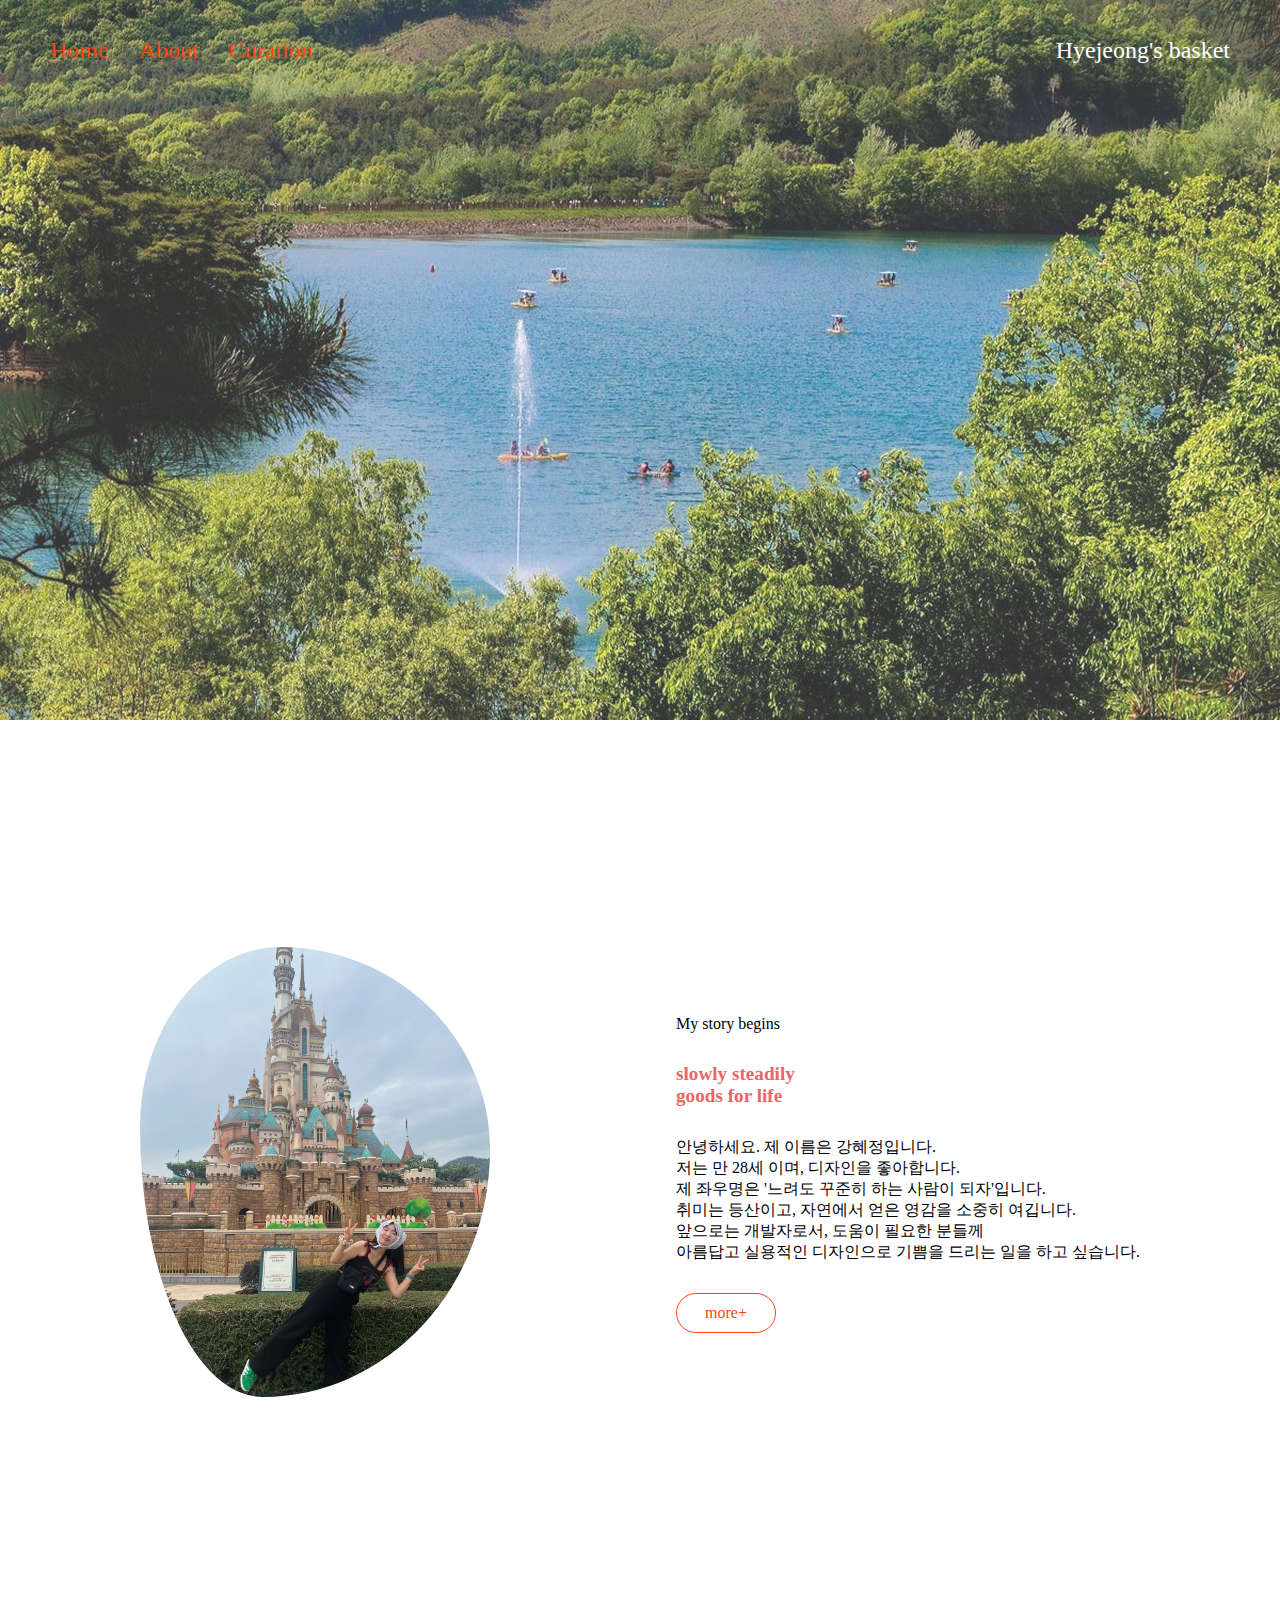
==== index.html @ d1991732 "250416" ====
<!DOCTYPE html>
<html lang="en">
  <head>
    <meta charset="UTF-8" />
    <meta name="viewport" content="width=device-width, initial-scale=1.0" />
    <title>Document</title>
    <link rel="stylesheet" href="./style.css" />
    <link rel="stylesheet" href="./reset.css" />
    <script defer src="./script.js"></script>
  </head>
  <body>
    <header>
      <div class="menu">
        <a href="">Home</a>
        <a href="">About</a>
        <a href="">Curation</a>
      </div>
      <div class="portfolioLogo">
        <a href=""> Hyejeong's basket </a>
      </div>
    </header>
    <section>
      <div class="main">
        <img src="./img/background.png" alt="background" />
      </div>
    </section>

    <section class="intro">
      <div class="introCont">
        <div class="introContImg">
          <img src="./img/disneycastle.png" alt="disneycastle" />
        </div>
        <div class="introContDesc">
          <div class="introContDescSubT">My story begins</div>
          <div class="introConDescTit">
            slowly steadily<br />
            goods for life
          </div>
          <div class="introContDescText">
            안녕하세요. 제 이름은 강혜정입니다.<br />
            저는 만 28세 이며, 디자인을 좋아합니다.<br />
            제 좌우명은 '느려도 꾸준히 하는 사람이 되자'입니다.<br />
            취미는 등산이고, 자연에서 얻은 영감을 소중히 여깁니다.<br />
            앞으로는 개발자로서, 도움이 필요한 분들께<br />
            아름답고 실용적인 디자인으로 기쁨을 드리는 일을 하고 싶습니다.
          </div>
          <div class="introMore">more+</div>
        </div>
      </div>
    </section>
  </body>
</html>
---- style.css ----
header{width:100%;height:100px;display:flex;justify-content:space-between;align-items:center;position:absolute;padding:0 50px}header .menu{display:flex;gap:30px;color:#ff4510;font-size:1.5em}header .menu a{cursor:pointer}header .portfolioLogo{color:#fff;font-size:1.5em}header .portfolioLogo a{cursor:pointer}.main img{width:100%;height:100%}.intro{width:100%;height:100vh;display:flex;justify-content:center;align-items:center;padding:50px}.intro .introCont{width:1000px;display:flex;justify-content:space-between;padding:auto}.intro .introCont .introContImg img{width:350px;height:450px;border-radius:40% 60% 65% 35%/40% 45% 55% 60%}.intro .introCont .introContDesc{display:flex;flex-direction:column;justify-content:center;gap:30px}.intro .introCont .introContDesc .introContDescSubT{font-size:1em}.intro .introCont .introContDesc .introConDescTit{font-size:1.2em;font-weight:650;color:#eb6565}.intro .introCont .introContDesc .introMore{width:100px;padding:10px;border:1px solid #ff4510;border-radius:20px;color:#ff4510;cursor:pointer;text-align:center}@media screen and (max-width: 430px){header{display:none}.intro .introCont{flex-direction:column-reverse;text-align:center}.intro .introCont .introContDesc .introMore{display:none}}
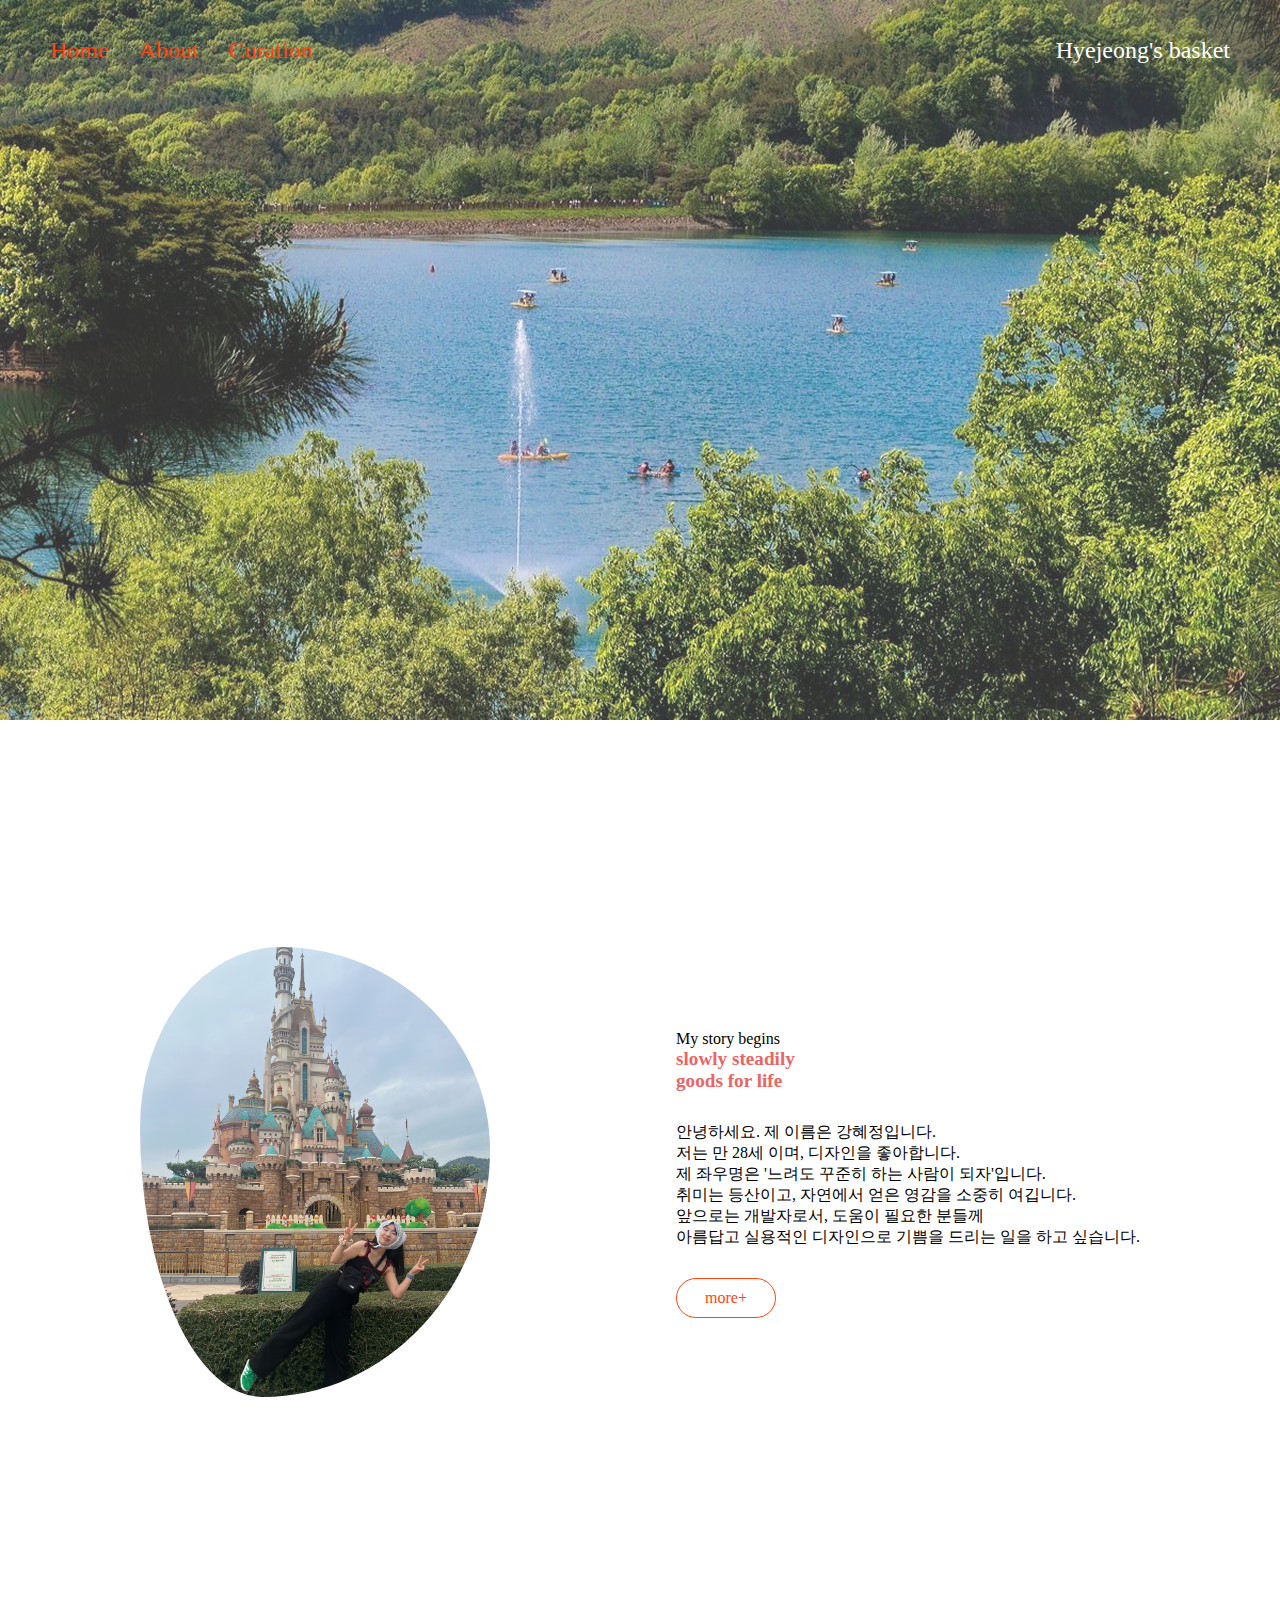
==== commit a1f5b656: "250415" ====
--- a/index.html
+++ b/index.html
@@ -31,10 +31,12 @@
           <img src="./img/disneycastle.png" alt="disneycastle" />
         </div>
         <div class="introContDesc">
-          <div class="introContDescSubT">My story begins</div>
-          <div class="introConDescTit">
-            slowly steadily<br />
-            goods for life
+          <div>
+            <div class="introContDescSubT">My story begins</div>
+            <div class="introConDescTit">
+              slowly steadily<br />
+              goods for life
+            </div>
           </div>
           <div class="introContDescText">
             안녕하세요. 제 이름은 강혜정입니다.<br />
@@ -48,5 +50,14 @@
         </div>
       </div>
     </section>
+
+    <section class="design">
+      <div class="designOutLine">
+        <a href=""></a>
+        <a href=""></a>
+        <a href=""></a>
+        <a href=""></a>
+      </div>
+    </section>
   </body>
 </html>
--- a/style.css
+++ b/style.css
@@ -1 +1 @@
-header{width:100%;height:100px;display:flex;justify-content:space-between;align-items:center;position:absolute;padding:0 50px}header .menu{display:flex;gap:30px;color:#ff4510;font-size:1.5em}header .menu a{cursor:pointer}header .portfolioLogo{color:#fff;font-size:1.5em}header .portfolioLogo a{cursor:pointer}.main img{width:100%;height:100%}.intro{width:100%;height:100vh;display:flex;justify-content:center;align-items:center;padding:50px}.intro .introCont{width:1000px;display:flex;justify-content:space-between;padding:auto}.intro .introCont .introContImg img{width:350px;height:450px;border-radius:40% 60% 65% 35%/40% 45% 55% 60%}.intro .introCont .introContDesc{display:flex;flex-direction:column;justify-content:center;gap:30px}.intro .introCont .introContDesc .introContDescSubT{font-size:1em}.intro .introCont .introContDesc .introConDescTit{font-size:1.2em;font-weight:650;color:#eb6565}.intro .introCont .introContDesc .introMore{width:100px;padding:10px;border:1px solid #ff4510;border-radius:20px;color:#ff4510;cursor:pointer;text-align:center}@media screen and (max-width: 430px){header{display:none}.intro .introCont{flex-direction:column-reverse;text-align:center}.intro .introCont .introContDesc .introMore{display:none}}+header{width:100%;height:100px;display:flex;justify-content:space-between;align-items:center;position:absolute;padding:0 50px}header .menu{display:flex;gap:30px;color:#ff4510;font-size:1.5em}header .menu a{cursor:pointer}header .portfolioLogo{color:#fff;font-size:1.5em}header .portfolioLogo a{cursor:pointer}.main img{width:100%;height:100%}.intro{width:100%;height:100vh;display:flex;justify-content:center;align-items:center;padding:50px}.intro .introCont{width:1000px;display:flex;justify-content:space-between;padding:auto}.intro .introCont .introContImg img{width:350px;height:450px;border-radius:40% 60% 65% 35%/40% 45% 55% 60%}.intro .introCont .introContDesc{display:flex;flex-direction:column;justify-content:center;gap:30px}.intro .introCont .introContDesc .introContDescSubT{font-size:1em}.intro .introCont .introContDesc .introConDescTit{font-size:1.2em;font-weight:650;color:#eb6565}.intro .introCont .introContDesc .introMore{width:100px;padding:10px;border:1px solid #ff4510;border-radius:20px;color:#ff4510;cursor:pointer;text-align:center}@media screen and (max-width: 850px){header{display:none}.intro{height:50vh}.intro .introCont{width:600px}.intro .introCont .introContImg img{width:200px;height:300px}.intro .introCont .introContDesc{font-size:.8em}.intro .introCont .introContDesc .introMore{display:none}}@media screen and (max-width: 600px){.intro{height:80vh;padding:10px}.intro .introCont{flex-direction:column-reverse;justify-content:center;align-items:center;gap:50px}}@media screen and (max-width: 450px){header{display:none}.intro{height:105vh}.intro .introCont{text-align:center;gap:50px}}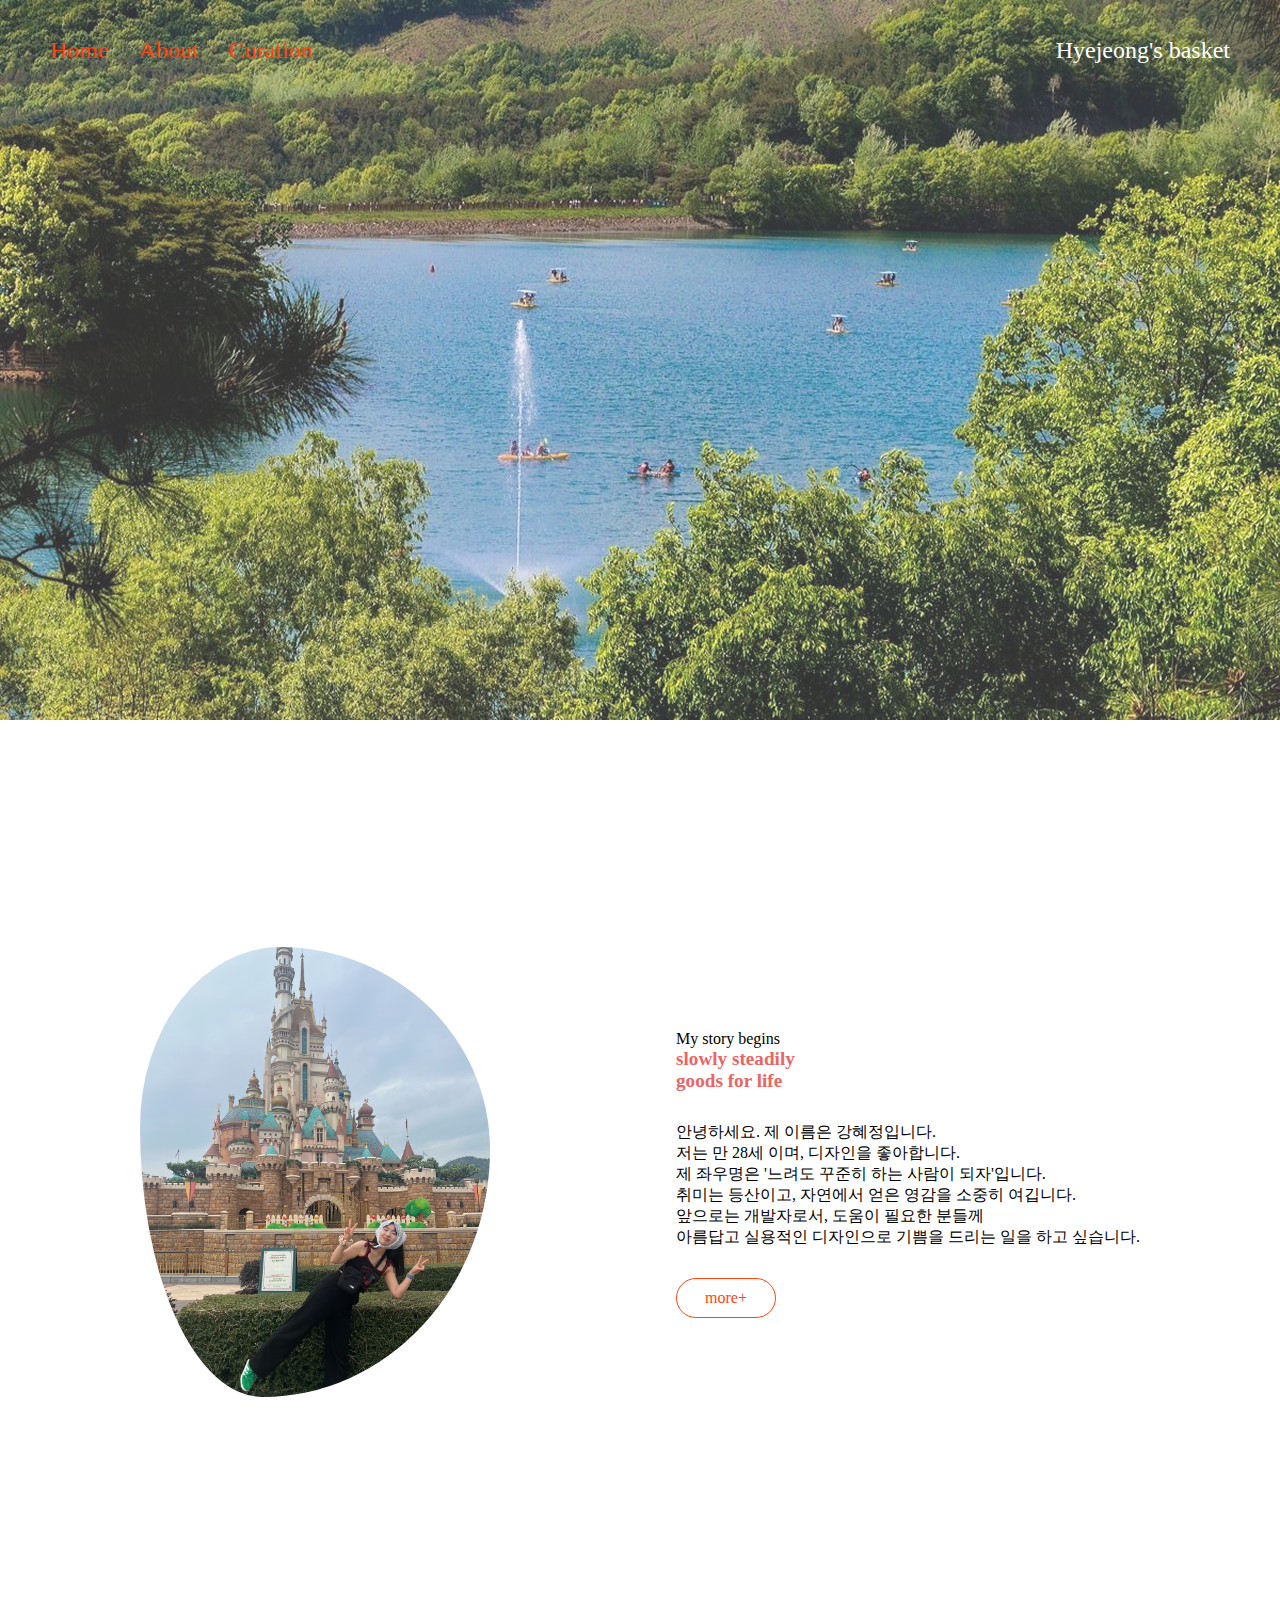
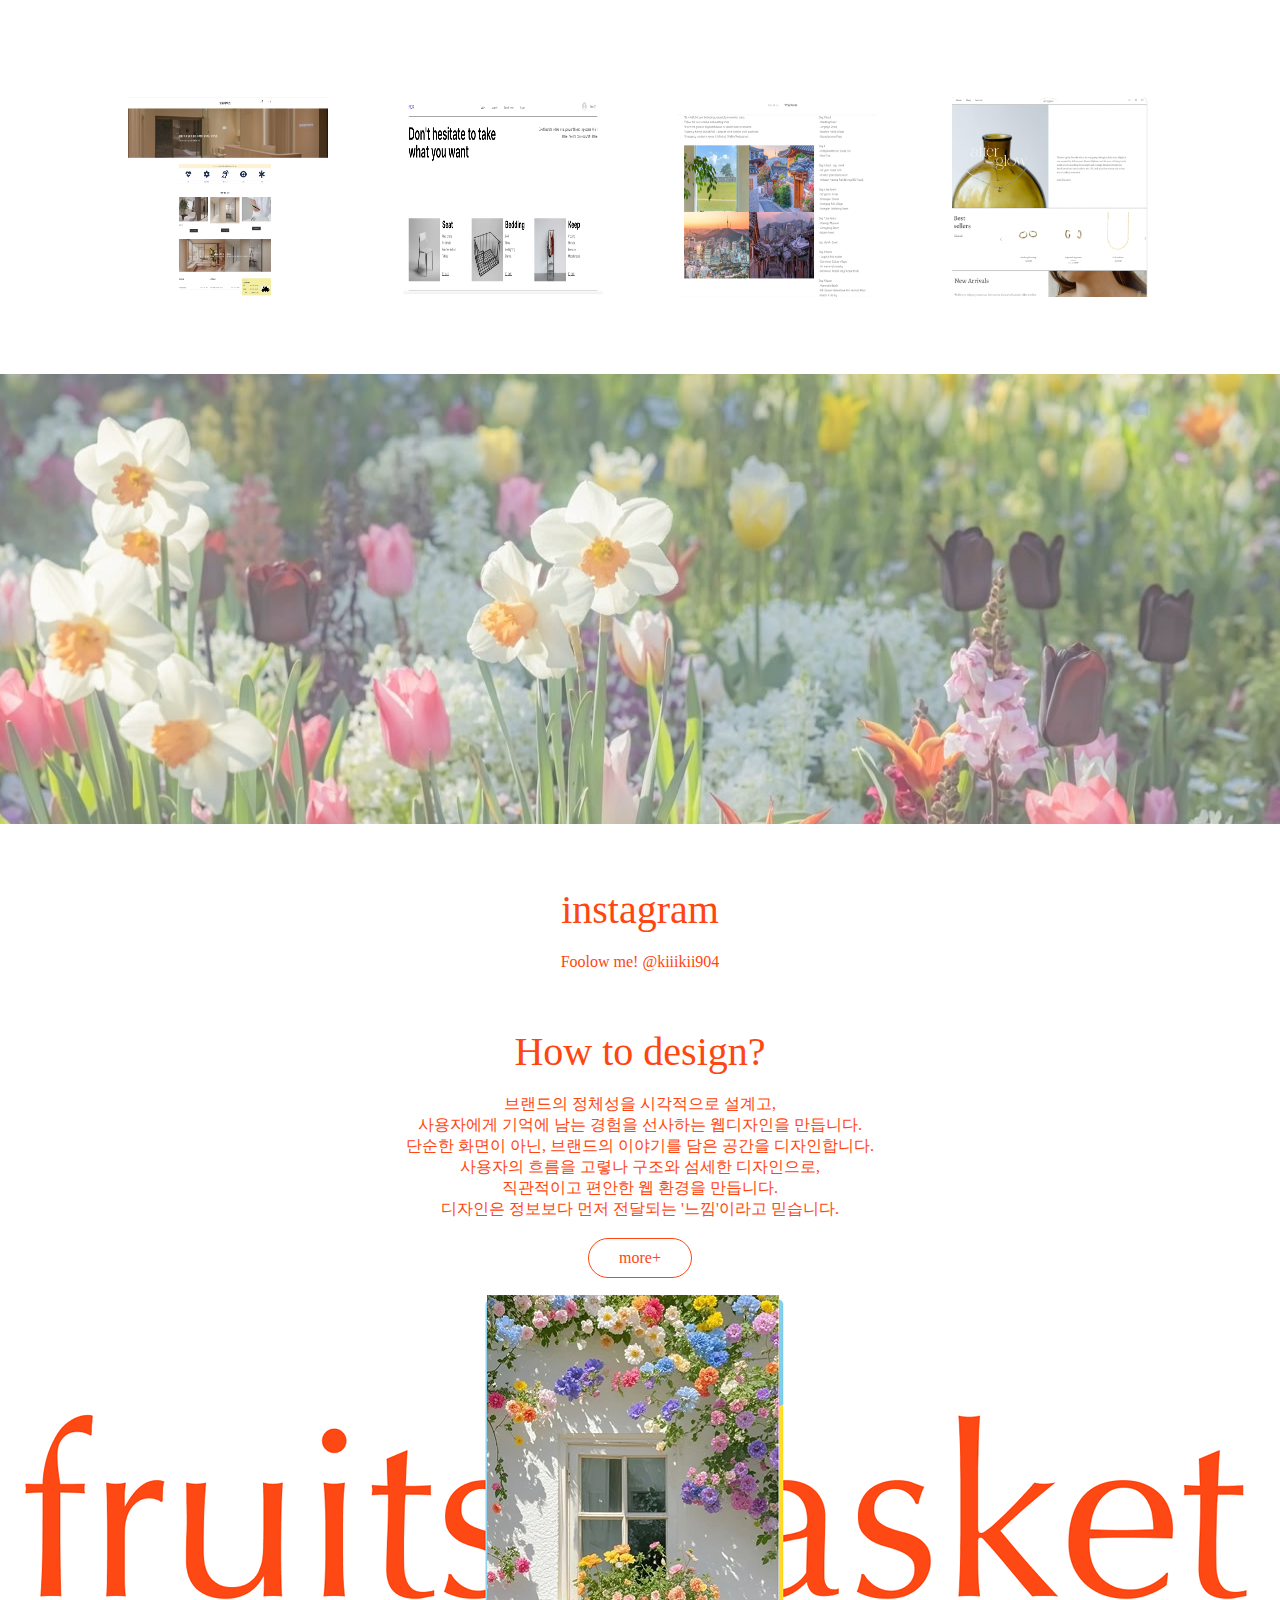
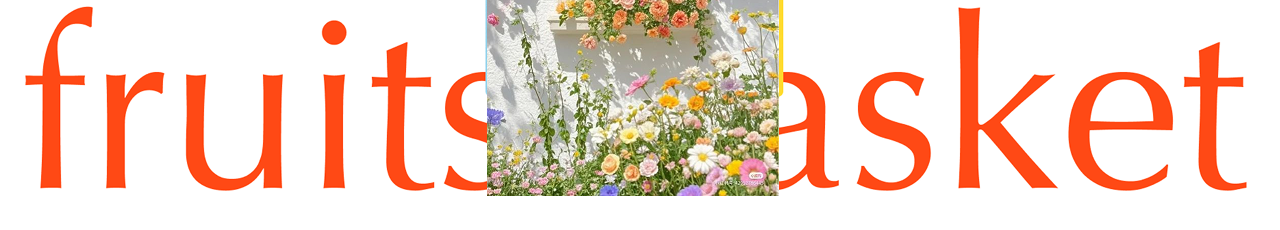
==== commit f42cb27a: "250417" ====
--- a/index.html
+++ b/index.html
@@ -53,11 +53,49 @@
 
     <section class="design">
       <div class="designOutLine">
-        <a href=""></a>
-        <a href=""></a>
-        <a href=""></a>
-        <a href=""></a>
+        <a href="https://hyejeongk090470590.imweb.me">
+          <img src="./img/design/hospital.png" alt="hospital" />
+        </a>
+        <a href="https://hyejeongk090493669.imweb.me">
+          <img src="./img/design/shopping.png" alt="shopping" />
+        </a>
+        <a href="https://hyejeongk090445399.imweb.me">
+          <img src="./img/design/travel.png" alt="travel" />
+        </a>
+        <a href="">
+          <img src="./img/design/bottle.png" alt="bottle" />
+        </a>
       </div>
+    </section>
+
+    <section class="flowers">
+      <img src="./img/flower.png" alt="flower" />
+    </section>
+
+    <section class="insta">
+      <div class="instaText">instagram</div>
+      <a href="https://www.instagram.com/kiiikii904/">
+        <div class="instaID">Foolow me! @kiiikii904</div>
+      </a>
+    </section>
+
+    <section class="howto">
+      <div class="howtoInner">
+        <div class="howtoTitle">How to design?</div>
+        <div class="howtoDesc">
+          브랜드의 정체성을 시각적으로 설계고,<br />
+          사용자에게 기억에 남는 경험을 선사하는 웹디자인을 만듭니다.<br />
+          단순한 화면이 아닌, 브랜드의 이야기를 담은 공간을 디자인합니다.<br />
+          사용자의 흐름을 고렿나 구조와 섬세한 디자인으로,<br />
+          직관적이고 편안한 웹 환경을 만듭니다.<br />
+          디자인은 정보보다 먼저 전달되는 '느낌'이라고 믿습니다.
+        </div>
+        <div class="howtoButton">more+</div>
+      </div>
+    </section>
+
+    <section class="basket">
+      <img src="./img/basket.png" alt="basket" />
     </section>
   </body>
 </html>
--- a/style.css
+++ b/style.css
@@ -1 +1 @@
-header{width:100%;height:100px;display:flex;justify-content:space-between;align-items:center;position:absolute;padding:0 50px}header .menu{display:flex;gap:30px;color:#ff4510;font-size:1.5em}header .menu a{cursor:pointer}header .portfolioLogo{color:#fff;font-size:1.5em}header .portfolioLogo a{cursor:pointer}.main img{width:100%;height:100%}.intro{width:100%;height:100vh;display:flex;justify-content:center;align-items:center;padding:50px}.intro .introCont{width:1000px;display:flex;justify-content:space-between;padding:auto}.intro .introCont .introContImg img{width:350px;height:450px;border-radius:40% 60% 65% 35%/40% 45% 55% 60%}.intro .introCont .introContDesc{display:flex;flex-direction:column;justify-content:center;gap:30px}.intro .introCont .introContDesc .introContDescSubT{font-size:1em}.intro .introCont .introContDesc .introConDescTit{font-size:1.2em;font-weight:650;color:#eb6565}.intro .introCont .introContDesc .introMore{width:100px;padding:10px;border:1px solid #ff4510;border-radius:20px;color:#ff4510;cursor:pointer;text-align:center}@media screen and (max-width: 850px){header{display:none}.intro{height:50vh}.intro .introCont{width:600px}.intro .introCont .introContImg img{width:200px;height:300px}.intro .introCont .introContDesc{font-size:.8em}.intro .introCont .introContDesc .introMore{display:none}}@media screen and (max-width: 600px){.intro{height:80vh;padding:10px}.intro .introCont{flex-direction:column-reverse;justify-content:center;align-items:center;gap:50px}}@media screen and (max-width: 450px){header{display:none}.intro{height:105vh}.intro .introCont{text-align:center;gap:50px}}+header{width:100%;height:100px;display:flex;justify-content:space-between;align-items:center;position:absolute;padding:0 50px}header .menu{display:flex;gap:30px;color:#ff4510;font-size:1.5em}header .menu a{cursor:pointer}header .portfolioLogo{color:#fff;font-size:1.5em}header .portfolioLogo a{cursor:pointer}.main img{width:100%;height:100%}.intro{width:100%;height:100vh;display:flex;justify-content:center;align-items:center;padding:50px}.intro .introCont{width:1000px;display:flex;justify-content:space-between;padding:auto}.intro .introCont .introContImg img{width:350px;height:450px;border-radius:40% 60% 65% 35%/40% 45% 55% 60%}.intro .introCont .introContDesc{display:flex;flex-direction:column;justify-content:center;gap:30px}.intro .introCont .introContDesc .introContDescSubT{font-size:1em}.intro .introCont .introContDesc .introConDescTit{font-size:1.2em;font-weight:650;color:#eb6565}.intro .introCont .introContDesc .introMore{width:100px;padding:10px;border:1px solid #ff4510;border-radius:20px;color:#ff4510;cursor:pointer;text-align:center}.design{width:100%;height:350px;display:flex;justify-content:center;align-items:center}.design .designOutLine{width:80%;display:flex;justify-content:space-between;align-items:center}.design .designOutLine img{width:200px;height:200px}.flowers{width:100%}.flowers img{width:100%;height:450px}.insta{width:100%;height:200px;display:flex;flex-direction:column;justify-content:center;align-items:center;gap:20px}.insta .instaText{font-size:2.5em;font-weight:500;color:#ff4510}.insta a .instaID{color:#ff4510}.howto .howtoInner{height:250px;display:flex;flex-direction:column;justify-content:space-between;align-items:center;text-align:center;color:#ff4510}.howto .howtoInner .howtoTitle{font-size:2.5em}.howto .howtoInner .howtoButton{border:1px solid #ff4510;padding:10px 30px;border-radius:20px}.basket img{width:100%}@media screen and (max-width: 850px){header{display:none}.intro{height:50vh}.intro .introCont{width:600px}.intro .introCont .introContImg img{width:200px;height:300px}.intro .introCont .introContDesc{font-size:.8em}.intro .introCont .introContDesc .introMore{display:none}}@media screen and (max-width: 600px){.intro{height:80vh;padding:10px}.intro .introCont{flex-direction:column-reverse;justify-content:center;align-items:center;gap:50px}}@media screen and (max-width: 450px){header{display:none}.intro{height:105vh}.intro .introCont{text-align:center;gap:50px}}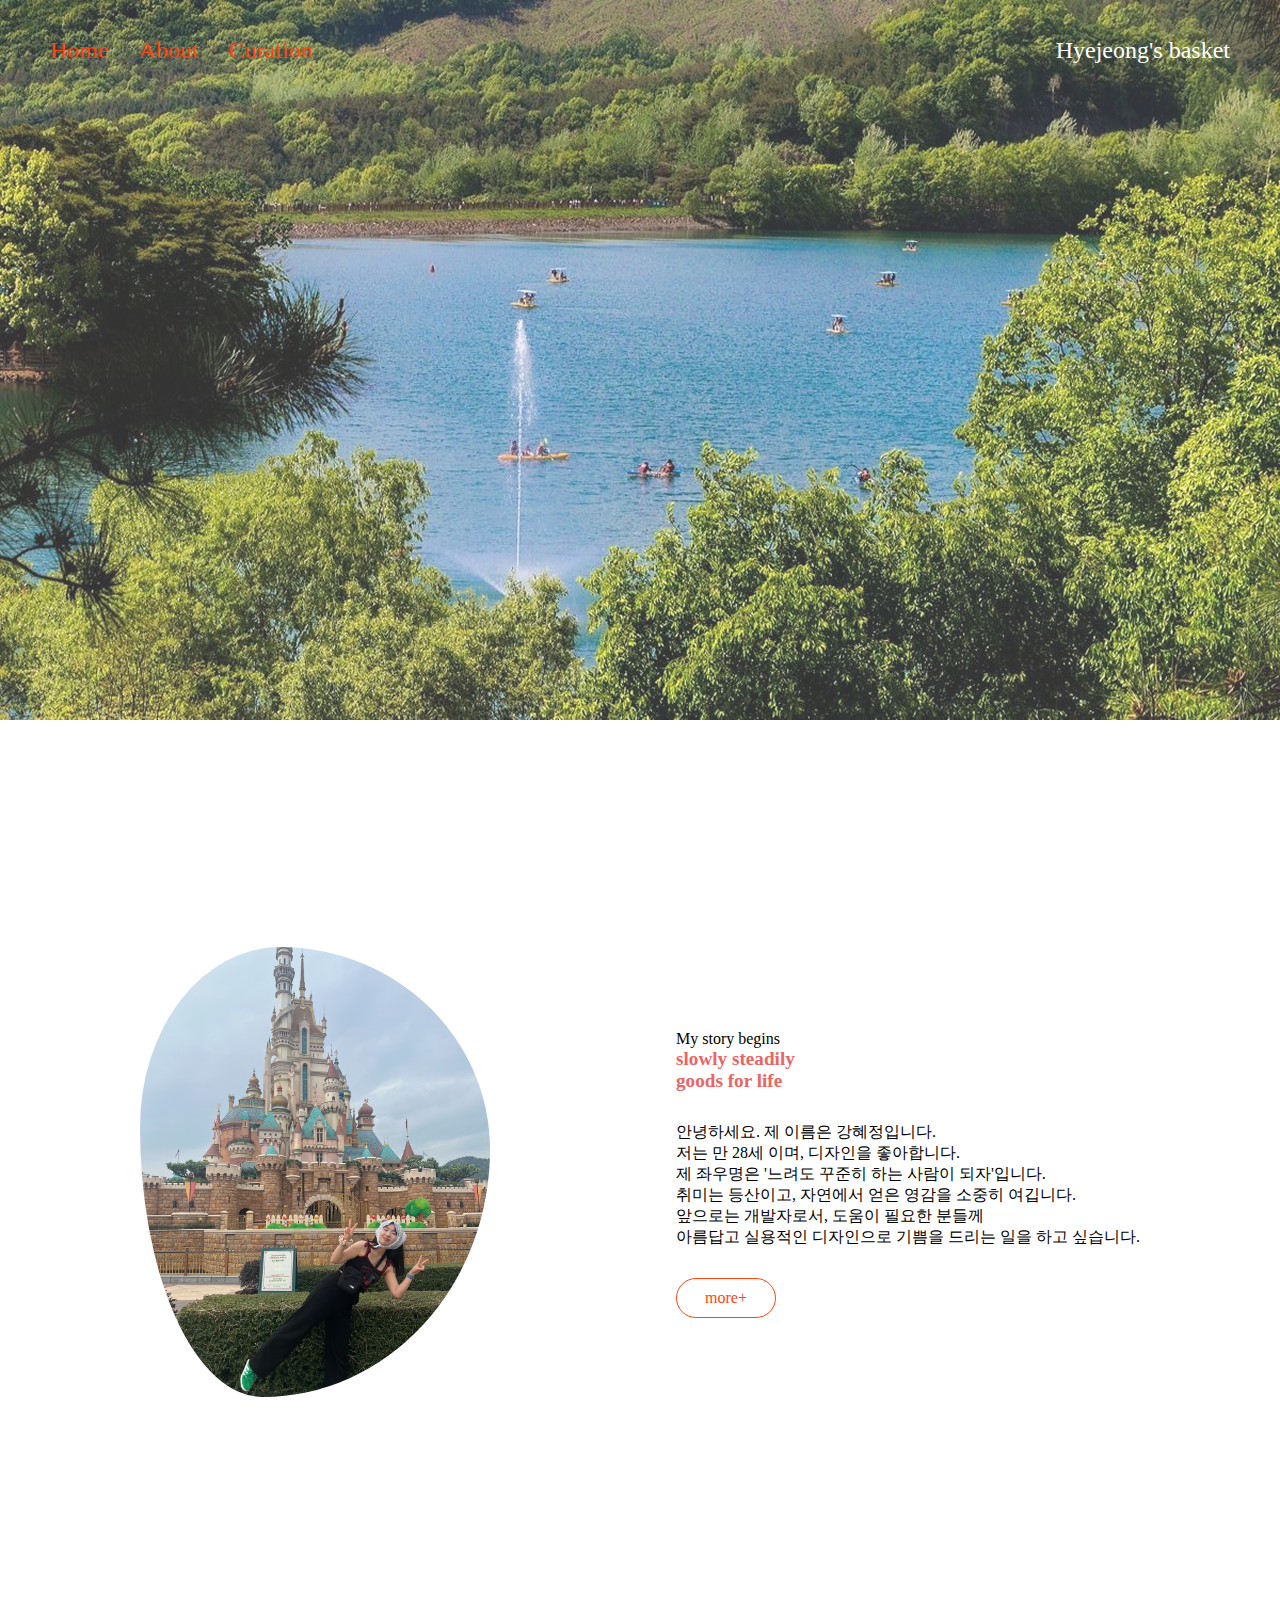
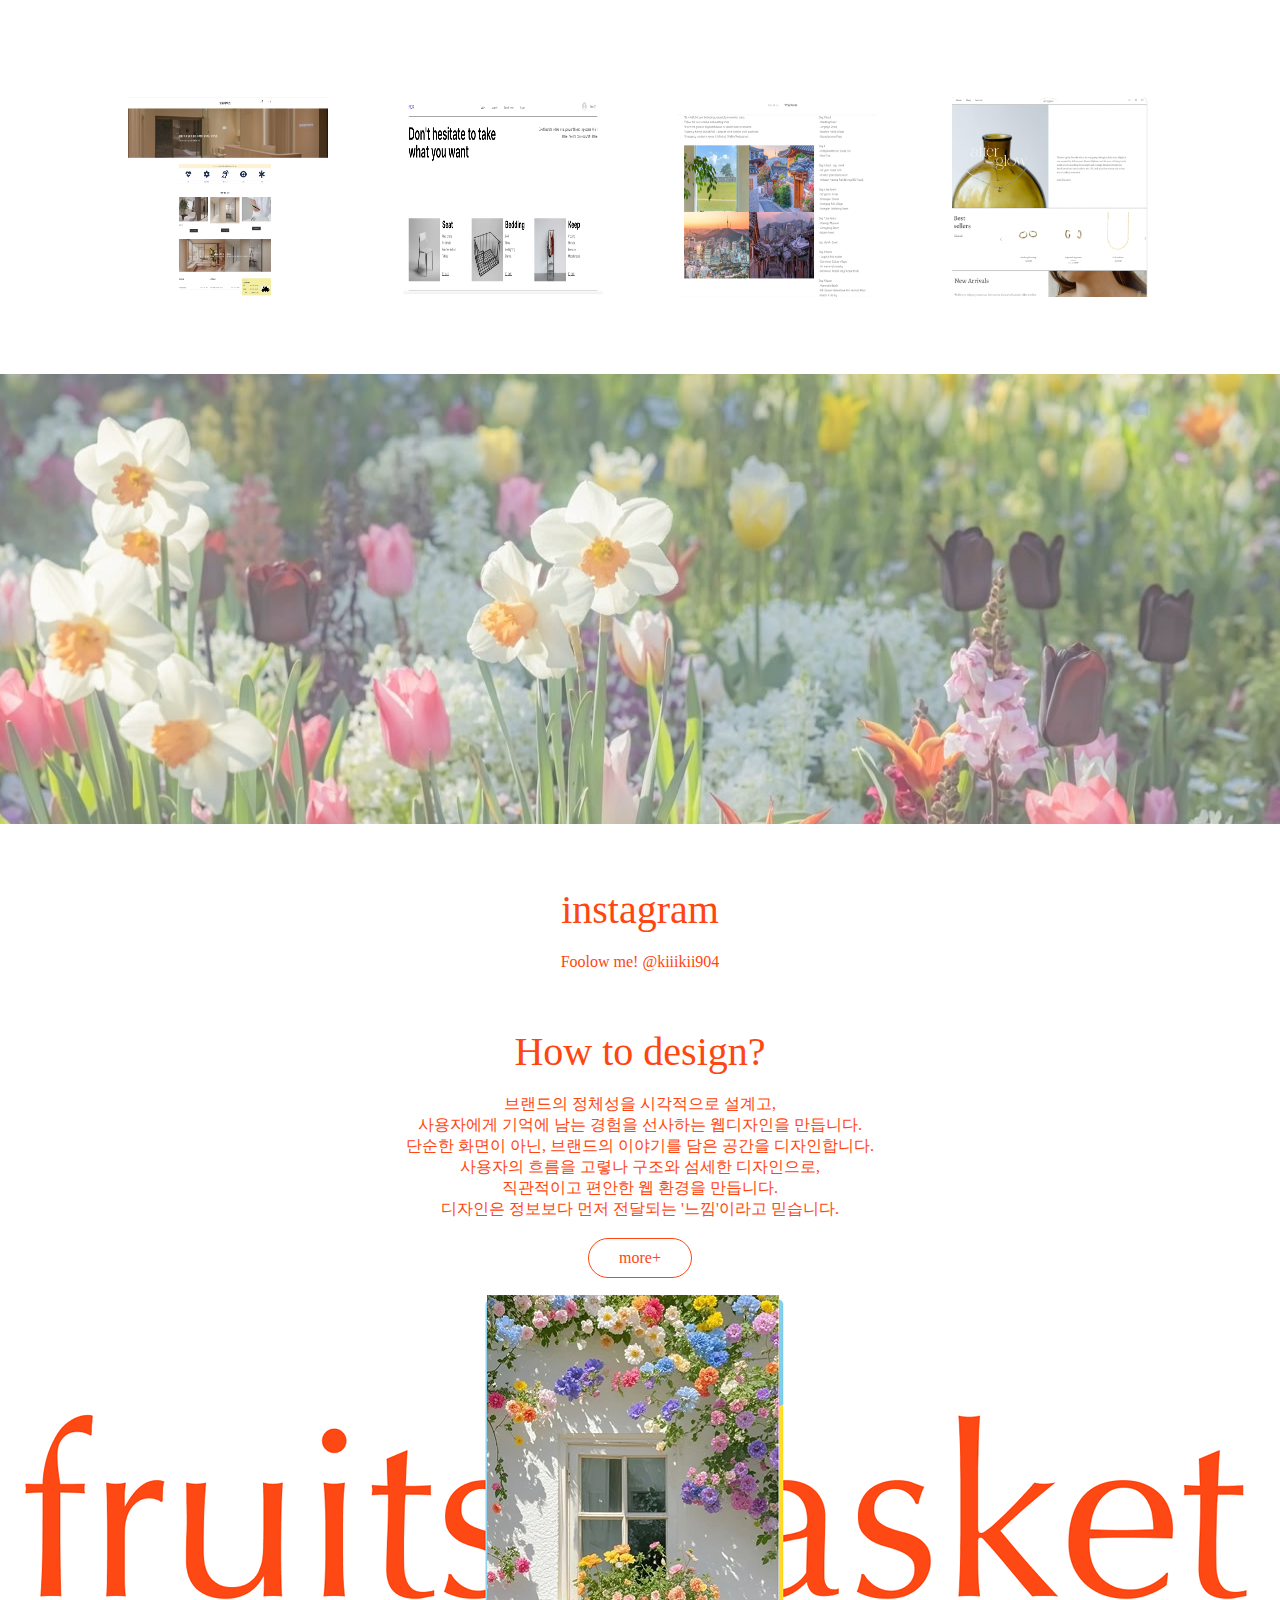
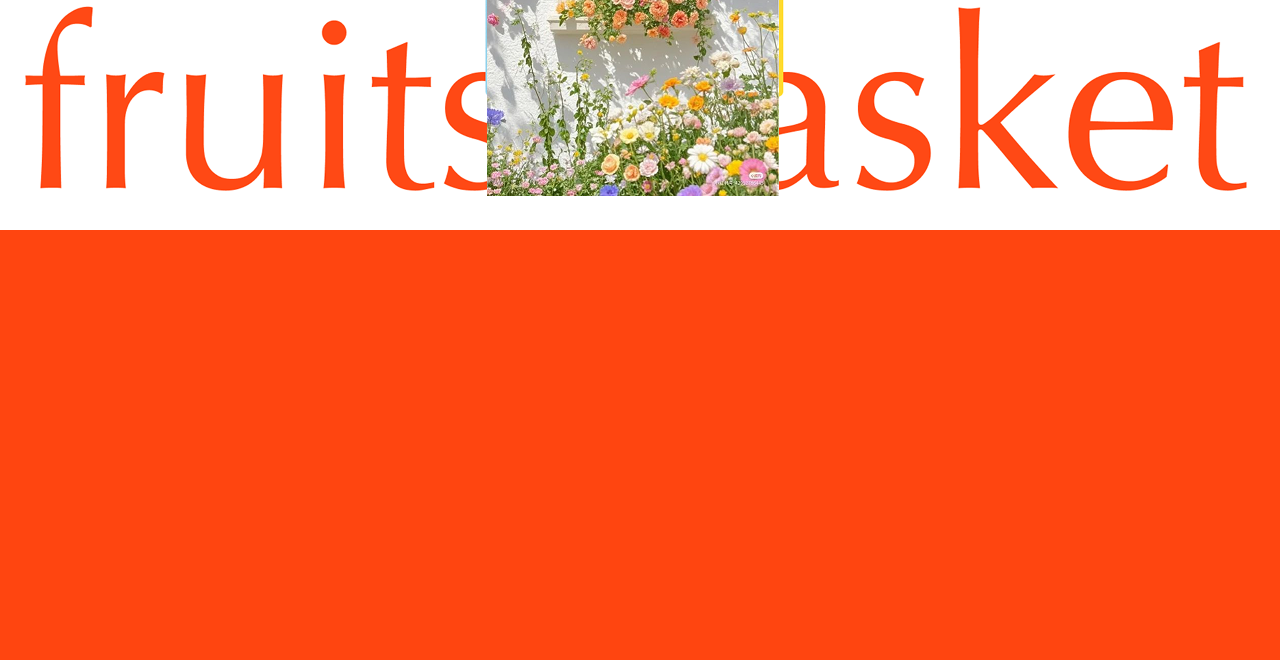
==== commit ef063d2c: "250418" ====
--- a/index.html
+++ b/index.html
@@ -97,5 +97,6 @@
     <section class="basket">
       <img src="./img/basket.png" alt="basket" />
     </section>
-  </body>
-</html>
+
+    <footer>
+    --- a/style.css
+++ b/style.css
@@ -1 +1 @@
-header{width:100%;height:100px;display:flex;justify-content:space-between;align-items:center;position:absolute;padding:0 50px}header .menu{display:flex;gap:30px;color:#ff4510;font-size:1.5em}header .menu a{cursor:pointer}header .portfolioLogo{color:#fff;font-size:1.5em}header .portfolioLogo a{cursor:pointer}.main img{width:100%;height:100%}.intro{width:100%;height:100vh;display:flex;justify-content:center;align-items:center;padding:50px}.intro .introCont{width:1000px;display:flex;justify-content:space-between;padding:auto}.intro .introCont .introContImg img{width:350px;height:450px;border-radius:40% 60% 65% 35%/40% 45% 55% 60%}.intro .introCont .introContDesc{display:flex;flex-direction:column;justify-content:center;gap:30px}.intro .introCont .introContDesc .introContDescSubT{font-size:1em}.intro .introCont .introContDesc .introConDescTit{font-size:1.2em;font-weight:650;color:#eb6565}.intro .introCont .introContDesc .introMore{width:100px;padding:10px;border:1px solid #ff4510;border-radius:20px;color:#ff4510;cursor:pointer;text-align:center}.design{width:100%;height:350px;display:flex;justify-content:center;align-items:center}.design .designOutLine{width:80%;display:flex;justify-content:space-between;align-items:center}.design .designOutLine img{width:200px;height:200px}.flowers{width:100%}.flowers img{width:100%;height:450px}.insta{width:100%;height:200px;display:flex;flex-direction:column;justify-content:center;align-items:center;gap:20px}.insta .instaText{font-size:2.5em;font-weight:500;color:#ff4510}.insta a .instaID{color:#ff4510}.howto .howtoInner{height:250px;display:flex;flex-direction:column;justify-content:space-between;align-items:center;text-align:center;color:#ff4510}.howto .howtoInner .howtoTitle{font-size:2.5em}.howto .howtoInner .howtoButton{border:1px solid #ff4510;padding:10px 30px;border-radius:20px}.basket img{width:100%}@media screen and (max-width: 850px){header{display:none}.intro{height:50vh}.intro .introCont{width:600px}.intro .introCont .introContImg img{width:200px;height:300px}.intro .introCont .introContDesc{font-size:.8em}.intro .introCont .introContDesc .introMore{display:none}}@media screen and (max-width: 600px){.intro{height:80vh;padding:10px}.intro .introCont{flex-direction:column-reverse;justify-content:center;align-items:center;gap:50px}}@media screen and (max-width: 450px){header{display:none}.intro{height:105vh}.intro .introCont{text-align:center;gap:50px}}+header{width:100%;height:100px;display:flex;justify-content:space-between;align-items:center;position:absolute;padding:0 50px}header .menu{display:flex;gap:30px;color:#ff4510;font-size:1.5em}header .menu a{cursor:pointer}header .portfolioLogo{color:#fff;font-size:1.5em}header .portfolioLogo a{cursor:pointer}.main img{width:100%;height:100%}.intro{width:100%;height:100vh;display:flex;justify-content:center;align-items:center;padding:50px}.intro .introCont{width:1000px;display:flex;justify-content:space-between;padding:auto}.intro .introCont .introContImg img{width:350px;height:450px;border-radius:40% 60% 65% 35%/40% 45% 55% 60%}.intro .introCont .introContDesc{display:flex;flex-direction:column;justify-content:center;gap:30px}.intro .introCont .introContDesc .introContDescSubT{font-size:1em}.intro .introCont .introContDesc .introConDescTit{font-size:1.2em;font-weight:650;color:#eb6565}.intro .introCont .introContDesc .introMore{width:100px;padding:10px;border:1px solid #ff4510;border-radius:20px;color:#ff4510;cursor:pointer;text-align:center}.design{width:100%;height:350px;display:flex;justify-content:center;align-items:center}.design .designOutLine{width:80%;display:flex;justify-content:space-between;align-items:center}.design .designOutLine img{width:200px;height:200px}.flowers{width:100%}.flowers img{width:100%;height:450px}.insta{width:100%;height:200px;display:flex;flex-direction:column;justify-content:center;align-items:center;gap:20px}.insta .instaText{font-size:2.5em;font-weight:500;color:#ff4510}.insta a .instaID{color:#ff4510}.howto .howtoInner{height:250px;display:flex;flex-direction:column;justify-content:space-between;align-items:center;text-align:center;color:#ff4510}.howto .howtoInner .howtoTitle{font-size:2.5em}.howto .howtoInner .howtoButton{border:1px solid #ff4510;padding:10px 30px;border-radius:20px}.basket img{width:100%}footer{width:100%;height:430px;background-color:#ff4510;color:#fff;display:flex;justify-content:center;align-items:center;text-align:center}footer .footerInner{display:flex;flex-direction:column;gap:30px}footer .footerInner .footerTitle{font-size:2em}footer .footerInner .footerMenu{display:flex;flex-direction:column;gap:20px}footer .footerInner .footerMenu .footerSnsLogo{display:flex;justify-content:center;align-items:center;gap:20px}footer .footerInner .footerMenu .footerTerms{display:flex;gap:20px;justify-content:center;align-items:center}@media screen and 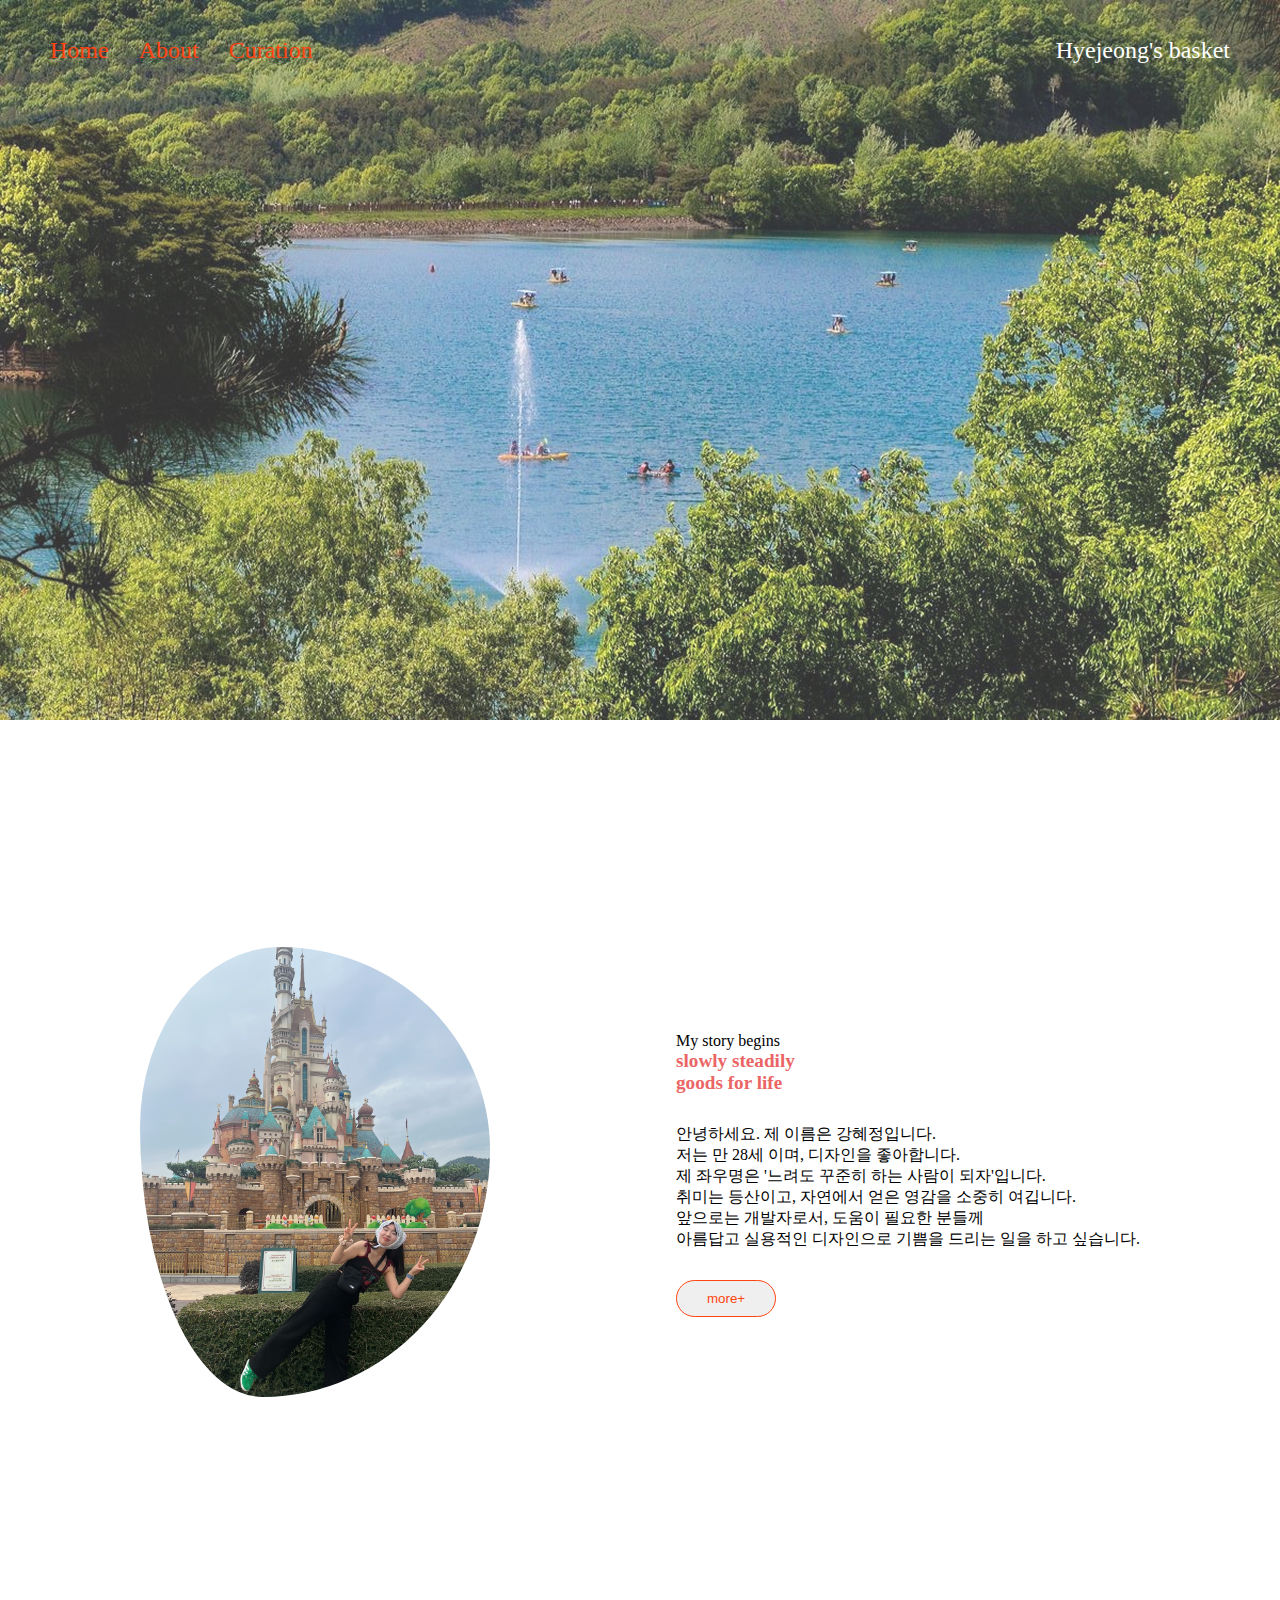
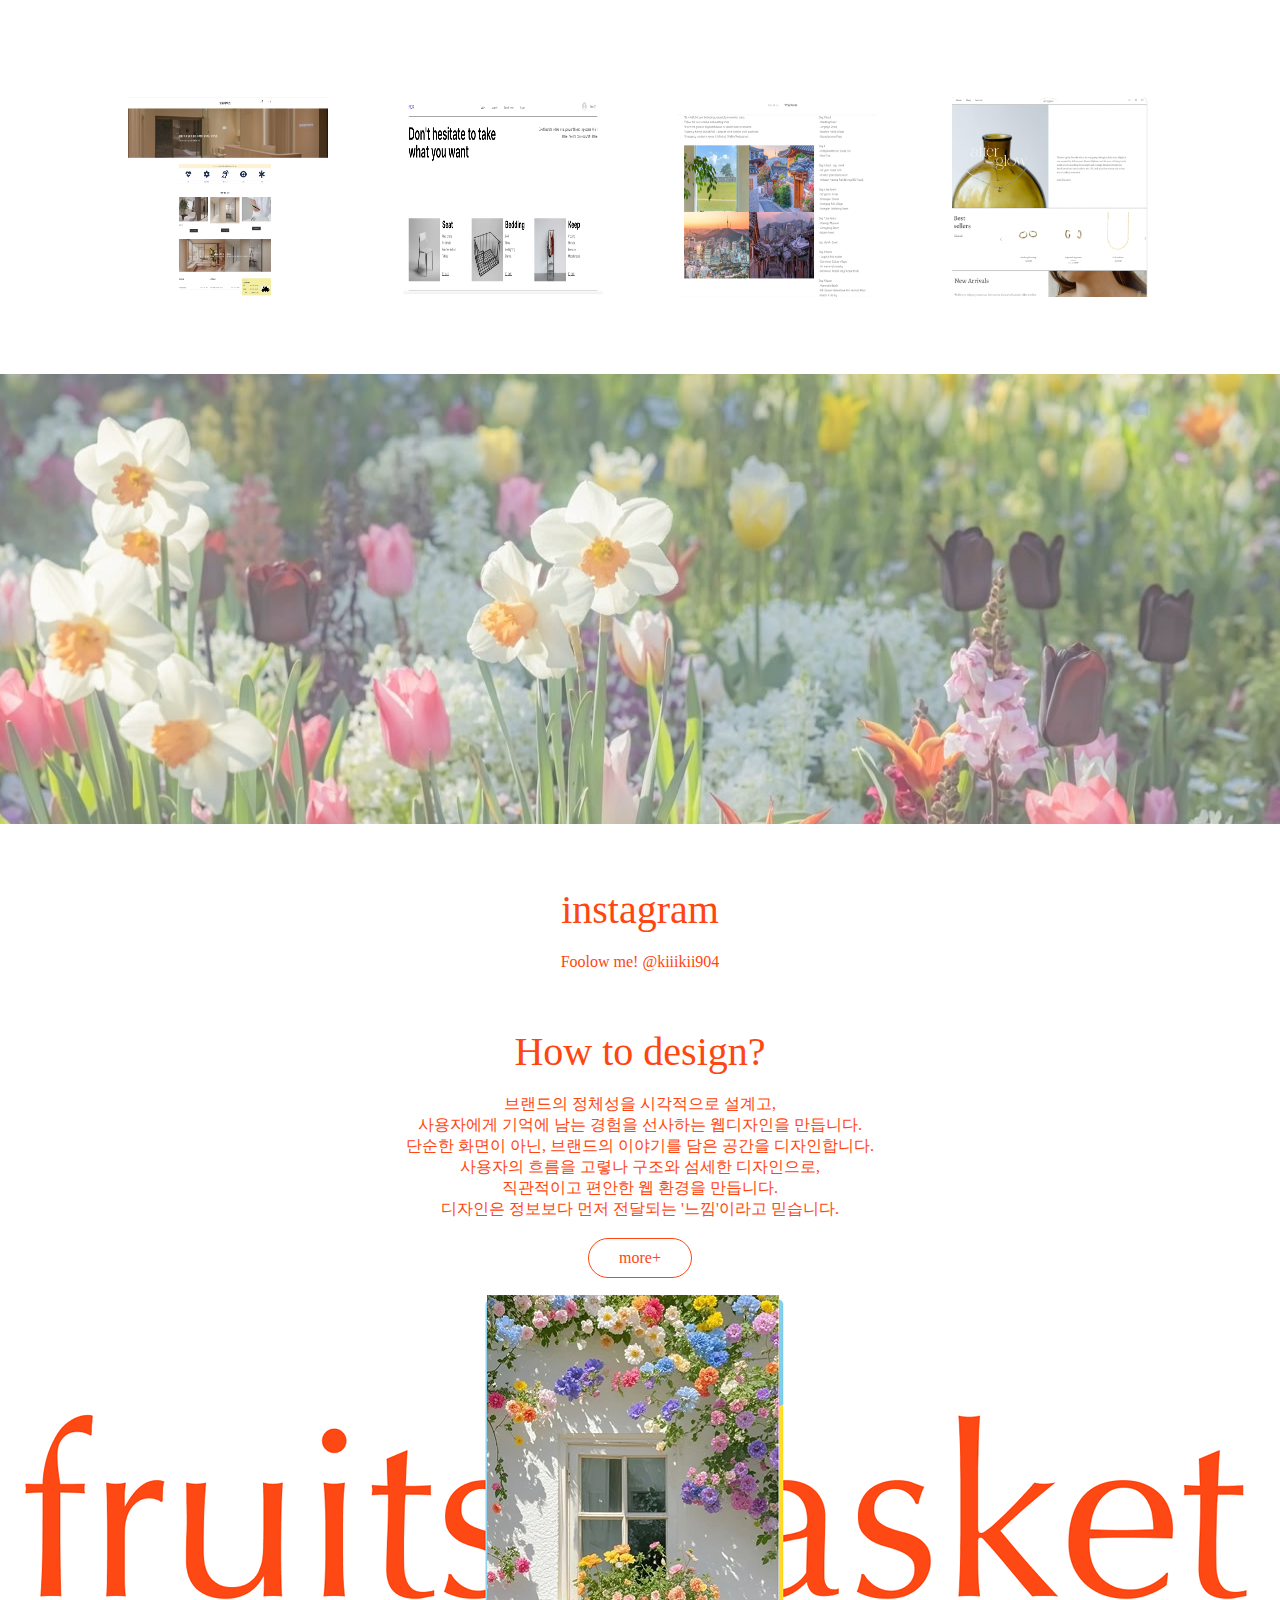
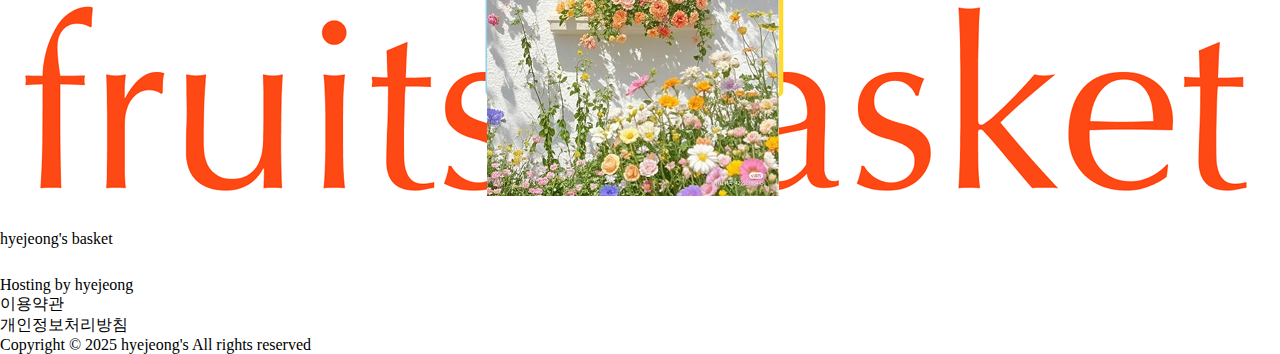
==== commit 8f1604ad: "250418" ====
--- a/index.html
+++ b/index.html
@@ -46,7 +46,28 @@
             앞으로는 개발자로서, 도움이 필요한 분들께<br />
             아름답고 실용적인 디자인으로 기쁨을 드리는 일을 하고 싶습니다.
           </div>
-          <div class="introMore">more+</div>
+          <div class="introMore">
+            <button>more+</button>
+            <dialog>
+              <div class="dialogInner">
+                <div class="dialogContent">
+                  <img src="./img/cake.png" alt="cake" />
+                  <div>
+                    안녕하세요! 방문해주셔서 감사합니다.<br />저는 사람들의 삶을
+                    조금 더 편리하고 즐겁게 만드는 아름답고 세심한 디자인을
+                    사랑합니다.<br />여기 있는 모든 프로젝트는 각자의 이야기와
+                    필요에 맞춰 정성껏 만들어졌어요.<br />
+                    저는 솔직한 피드백과 열린 소통이 좋은 작업의 핵심이라고
+                    믿습니다. <br />편하게 둘러보세요! 제 여정을 여러분과 나눌
+                    수 있어 기쁩니다!
+                  </div>
+                </div>
+                <form method="dialog">
+                  <button>close</button>
+                </form>
+              </div>
+            </dialog>
+          </div>
         </div>
       </div>
     </section>
@@ -99,4 +120,28 @@
     </section>
 
     <footer>
-    +      <div class="footerInner">
+        <div class="footerTitle">hyejeong's basket</div>
+        <div class="footerMenu">
+          <div class="footerSnsLogo">
+            <a href="">
+              <img src="./img/footer/instagram.png" alt="instagram" />
+            </a>
+            <a href="">
+              <img src="./img/footer/github.png" alt="github" />
+            </a>
+            <a href="">
+              <img src="./img/footer/share.png" alt="share" />
+            </a>
+          </div>
+          <div>Hosting by hyejeong</div>
+          <div class="footerTerms">
+            <div>이용약관</div>
+            <div>개인정보처리방침</div>
+          </div>
+          <div>Copyright © 2025 hyejeong's All rights reserved</div>
+        </div>
+      </div>
+    </footer>
+  </body>
+</html>
--- a/style.css
+++ b/style.css
@@ -1 +1 @@
-header{width:100%;height:100px;display:flex;justify-content:space-between;align-items:center;position:absolute;padding:0 50px}header .menu{display:flex;gap:30px;color:#ff4510;font-size:1.5em}header .menu a{cursor:pointer}header .portfolioLogo{color:#fff;font-size:1.5em}header .portfolioLogo a{cursor:pointer}.main img{width:100%;height:100%}.intro{width:100%;height:100vh;display:flex;justify-content:center;align-items:center;padding:50px}.intro .introCont{width:1000px;display:flex;justify-content:space-between;padding:auto}.intro .introCont .introContImg img{width:350px;height:450px;border-radius:40% 60% 65% 35%/40% 45% 55% 60%}.intro .introCont .introContDesc{display:flex;flex-direction:column;justify-content:center;gap:30px}.intro .introCont .introContDesc .introContDescSubT{font-size:1em}.intro .introCont .introContDesc .introConDescTit{font-size:1.2em;font-weight:650;color:#eb6565}.intro .introCont .introContDesc .introMore{width:100px;padding:10px;border:1px solid #ff4510;border-radius:20px;color:#ff4510;cursor:pointer;text-align:center}.design{width:100%;height:350px;display:flex;justify-content:center;align-items:center}.design .designOutLine{width:80%;display:flex;justify-content:space-between;align-items:center}.design .designOutLine img{width:200px;height:200px}.flowers{width:100%}.flowers img{width:100%;height:450px}.insta{width:100%;height:200px;display:flex;flex-direction:column;justify-content:center;align-items:center;gap:20px}.insta .instaText{font-size:2.5em;font-weight:500;color:#ff4510}.insta a .instaID{color:#ff4510}.howto .howtoInner{height:250px;display:flex;flex-direction:column;justify-content:space-between;align-items:center;text-align:center;color:#ff4510}.howto .howtoInner .howtoTitle{font-size:2.5em}.howto .howtoInner .howtoButton{border:1px solid #ff4510;padding:10px 30px;border-radius:20px}.basket img{width:100%}footer{width:100%;height:430px;background-color:#ff4510;color:#fff;display:flex;justify-content:center;align-items:center;text-align:center}footer .footerInner{display:flex;flex-direction:column;gap:30px}footer .footerInner .footerTitle{font-size:2em}footer .footerInner .footerMenu{display:flex;flex-direction:column;gap:20px}footer .footerInner .footerMenu .footerSnsLogo{display:flex;justify-content:center;align-items:center;gap:20px}footer .footerInner .footerMenu .footerTerms{display:flex;gap:20px;justify-content:center;align-items:center}@media screen and +header{width:100%;height:100px;display:flex;justify-content:space-between;align-items:center;position:absolute;padding:0 50px}header .menu{display:flex;gap:30px;color:#ff4510;font-size:1.5em}header .menu a{cursor:pointer}header .portfolioLogo{color:#fff;font-size:1.5em}header .portfolioLogo a{cursor:pointer}.main img{width:100%;height:100%}.intro{width:100%;height:100vh;display:flex;justify-content:center;align-items:center;padding:50px}.intro .introCont{width:1000px;display:flex;justify-content:space-between;padding:auto}.intro .introCont .introContImg img{width:350px;height:450px;border-radius:40% 60% 65% 35%/40% 45% 55% 60%}.intro .introCont .introContDesc{display:flex;flex-direction:column;justify-content:center;gap:30px}.intro .introCont .introContDesc .introContDescSubT{font-size:1em}.intro .introCont .introContDesc .introConDescTit{font-size:1.2em;font-weight:650;color:#eb6565}.intro .introCont .introContDesc .introMore button{width:100px;padding:10px;border:1px solid #ff4510;border-radius:20px;color:#ff4510;cursor:pointer;text-align:center}.intro .introCont .introContDesc .introMore .dialogInner{width:100%;height:100%;display:flex;flex-direction:column;justify-content:center;align-items:center}.intro .introCont .introContDesc .introMore .dialogInner .dialogContent{display:flex;justify-content:center;align-items:center}.intro .introCont .introContDesc .introMore .dialogInner .dialogContent img{width:200px;height:200px}.intro .introCont .introContDesc .introMore .dialogInner .dialogContent div{text-align:center}.intro .introCont .introContDesc .introMore dialog::backdrop{background-color:rgba(0,0,0,.8)}.design{width:100%;height:350px;display:flex;justify-content:center;align-items:center}.design .designOutLine{width:80%;display:flex;justify-content:space-between;align-items:center}.design .designOutLine img{width:200px;height:200px}.flowers{width:100%}.flowers img{width:100%;height:450px}.insta{width:100%;height:200px;display:flex;flex-direction:column;justify-content:center;align-items:center;gap:20px}.insta .instaText{font-size:2.5em;font-weight:500;color:#ff4510}.insta a .instaID{color:#ff4510}.howto .howtoInner{height:250px;display:flex;flex-direction:column;justify-content:space-between;align-items:center;text-align:center;color:#ff4510}.howto .howtoInner .howtoTitle{font-size:2.5em}.howto .howtoInner .howtoButton{border:1px solid #ff4510;padding:10px 30px;border-radius:20px}.basket i